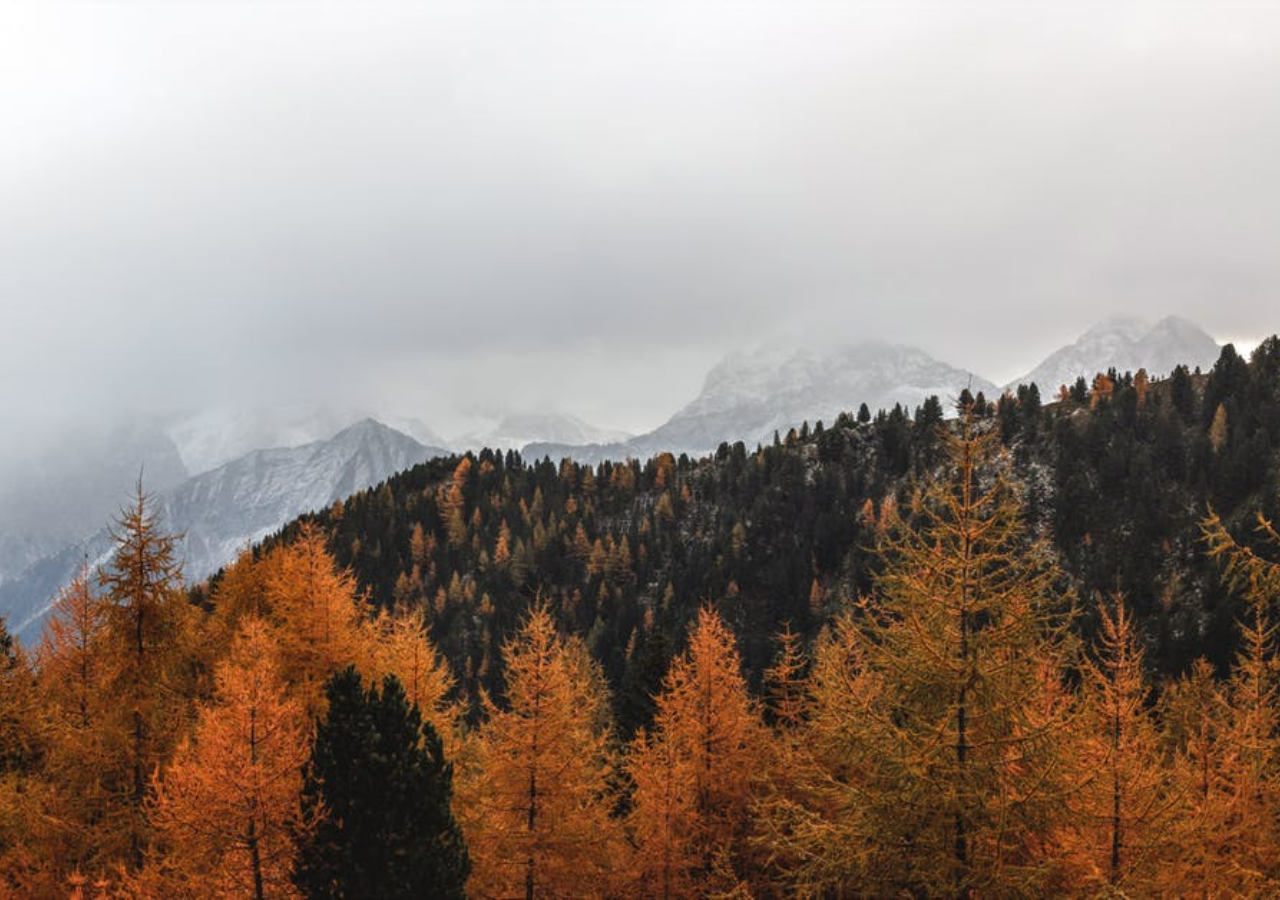
==== index.html @ daf9fbc3 "Initial Project Stub" ====
<!DOCTYPE html>
<html>
<head>

    <!-- Place all CSS for header in this file -->
    <link href='css\header.css' rel='stylesheet' type='text/css'>

    <!-- Place all CSS for the rest of the elements in this file -->
    <link href='css\index.css' rel='stylesheet' type='text/css'>

	<!-- Place all CSS for fonts in this file -->
    <link href='css\font.css' rel='stylesheet' type='text/css'>

</head>
<body>
    <div id="main-container-div">

        <div class="header">

        	<!-- Insert code for Sign Up, Sign In button here. Add code for "ScriBBler" heading and the sub-heading -->

        </div>
           
        <div class="postButtons">

        	<!-- Insert code for All Posts & Create Post button here -->

        </div>
    </div>

    <div>

    	<!-- Insert code for Sign In modal here -->

    </div>

    <div>

    	<!-- Insert code for Sign Up modal here -->

    </div>

    <div>

    	<!-- Insert code for Create Post modal here -->

    </div>

	<!-- Place all Javascript for header in this file -->
	<script src="js\header.js"></script>
	<!-- Place all Javascript for rest of the elements in this file -->
    <script src="js\index.js"></script>

</body>
</html>
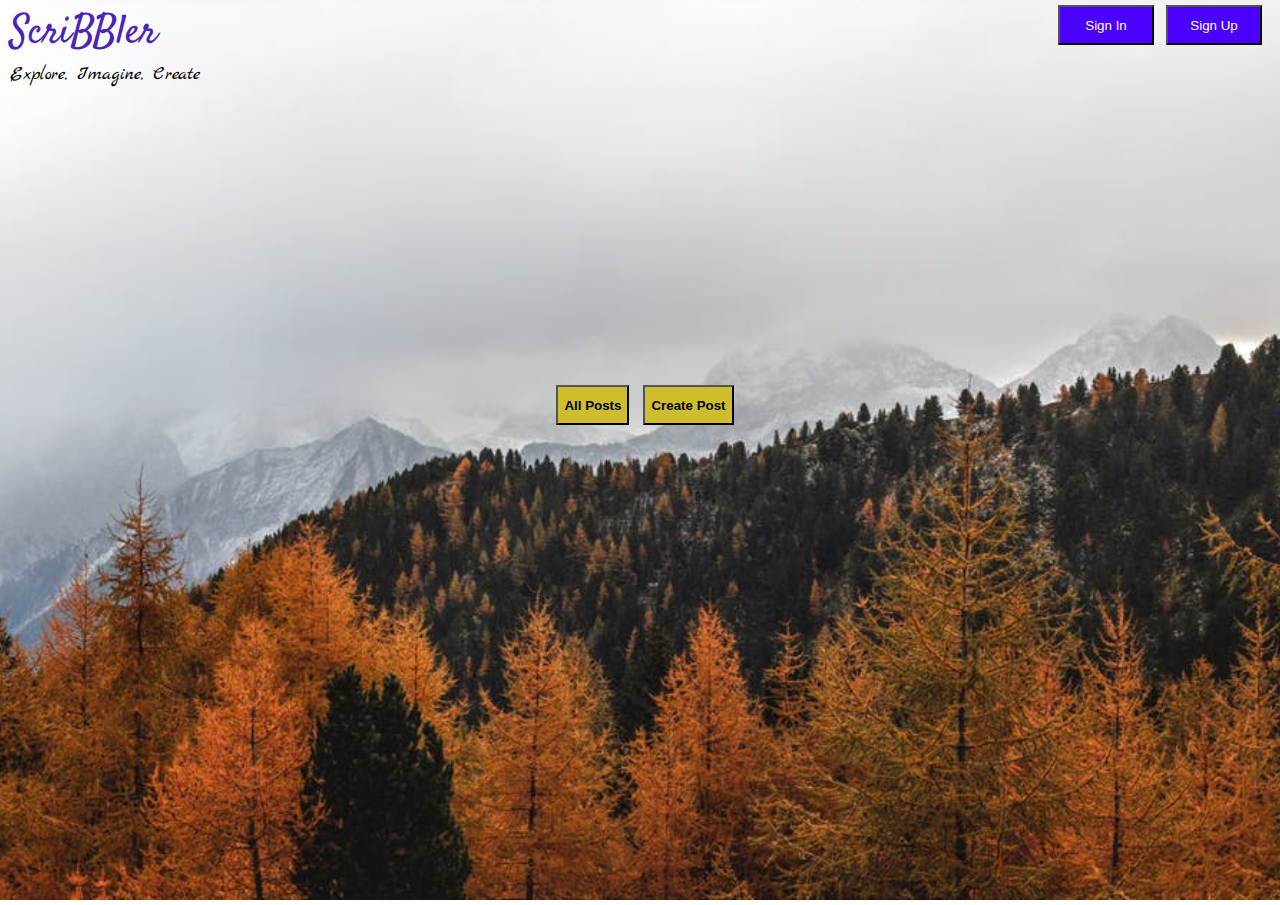
==== commit b0003c6a: "Basic layout created (no modals till yet)" ====
--- a/index.html
+++ b/index.html
@@ -1,5 +1,6 @@
 <!DOCTYPE html>
 <html>
+
 <head>
 
     <!-- Place all CSS for header in this file -->
@@ -8,48 +9,58 @@
     <!-- Place all CSS for the rest of the elements in this file -->
     <link href='css\index.css' rel='stylesheet' type='text/css'>
 
-	<!-- Place all CSS for fonts in this file -->
+    <!-- Place all CSS for fonts in this file -->
     <link href='css\font.css' rel='stylesheet' type='text/css'>
 
 </head>
+
 <body>
-    <div id="main-container-div">
+    <div class="container" id="main-container-div">
 
         <div class="header">
+            <!-- Insert code for Sign Up, Sign In button here. Add code for "ScriBBler" heading and the sub-heading -->
+            <section class="align-left">
+                <h1 class="heading">ScriBBler</h1>
+                <h3 class="sub-heading">Explore, Imagine, Create</h3>
+            </section>
+            <section class="align-right">
+                <button>Sign In</button>
+                <button>Sign Up</button>
+            </section>
+        </div>
 
-        	<!-- Insert code for Sign Up, Sign In button here. Add code for "ScriBBler" heading and the sub-heading -->
-
-        </div>
-           
         <div class="postButtons">
 
-        	<!-- Insert code for All Posts & Create Post button here -->
+            <!-- Insert code for All Posts & Create Post button here -->
+            <button>All Posts</button>
+            <button>Create Post</button>
 
         </div>
     </div>
 
     <div>
 
-    	<!-- Insert code for Sign In modal here -->
+        <!-- Insert code for Sign In modal here -->
 
     </div>
 
     <div>
 
-    	<!-- Insert code for Sign Up modal here -->
+        <!-- Insert code for Sign Up modal here -->
 
     </div>
 
     <div>
 
-    	<!-- Insert code for Create Post modal here -->
+        <!-- Insert code for Create Post modal here -->
 
     </div>
 
-	<!-- Place all Javascript for header in this file -->
-	<script src="js\header.js"></script>
-	<!-- Place all Javascript for rest of the elements in this file -->
+    <!-- Place all Javascript for header in this file -->
+    <script src="js\header.js"></script>
+    <!-- Place all Javascript for rest of the elements in this file -->
     <script src="js\index.js"></script>
 
 </body>
+
 </html>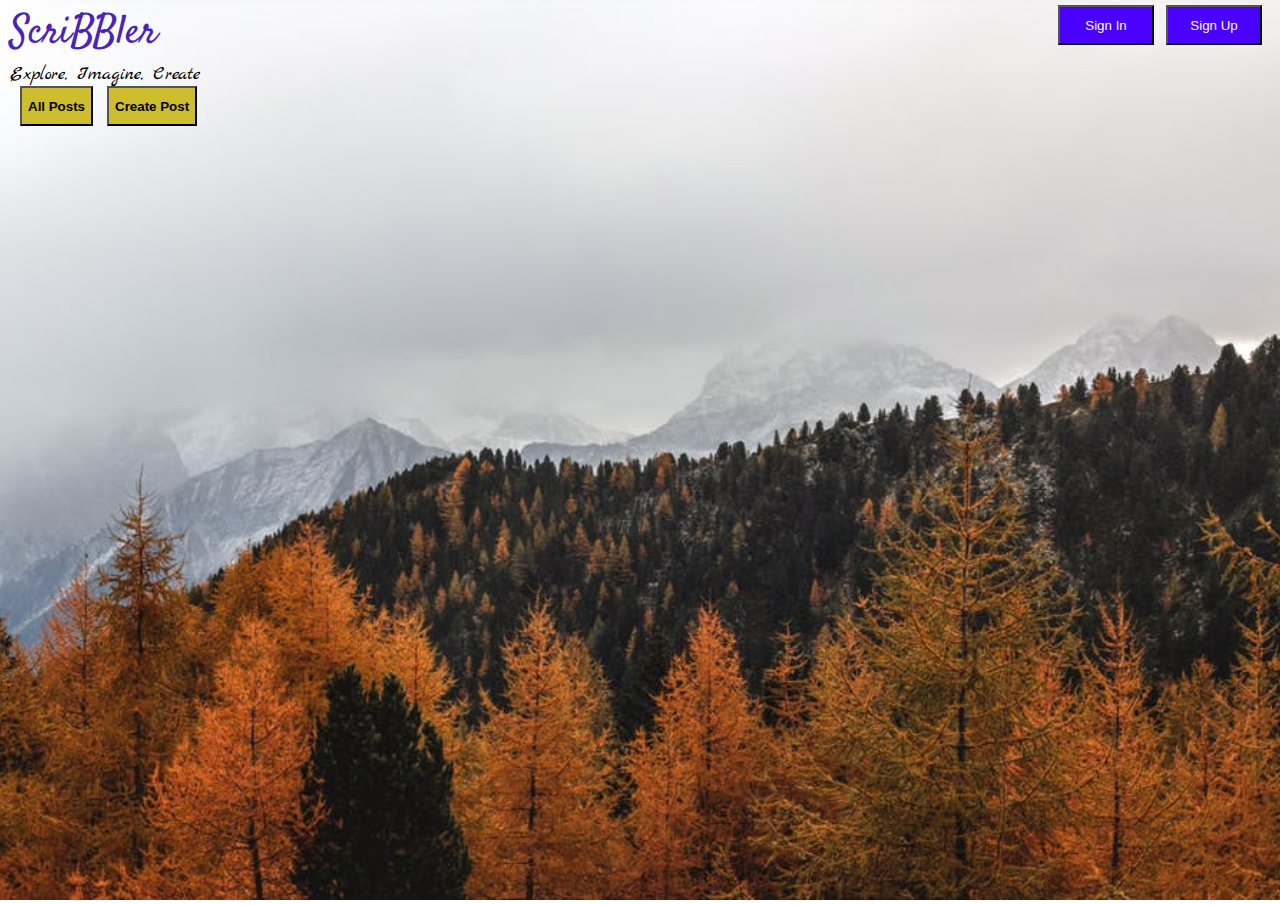
==== commit c9b7694b: "Added content wrapper for postButtons" ====
--- a/index.html
+++ b/index.html
@@ -2,7 +2,7 @@
 <html>
 
 <head>
-
+    <meta name="viewport" content="width=device-width">
     <!-- Place all CSS for header in this file -->
     <link href='css\header.css' rel='stylesheet' type='text/css'>
 
@@ -24,32 +24,79 @@
                 <h3 class="sub-heading">Explore, Imagine, Create</h3>
             </section>
             <section class="align-right">
-                <button>Sign In</button>
-                <button>Sign Up</button>
+                <button onclick="showModal('sign-in-modal')">Sign In</button>
+                <button onclick="showModal('sign-up-modal')">Sign Up</button>
             </section>
         </div>
-
-        <div class="postButtons">
-
-            <!-- Insert code for All Posts & Create Post button here -->
-            <button>All Posts</button>
-            <button>Create Post</button>
-
+        <div class="content">
+            <div class="postButtons">
+                <!-- Insert code for All Posts & Create Post button here -->
+                <button onclick="redirect('html/bloglist.html')">All Posts</button>
+                <button>Create Post</button>
+            </div>
         </div>
     </div>
 
-    <div>
-
+    <div class="modal-background" id="sign-up-modal">
+        <!-- Insert code for Sign Up modal here -->
+        <div class="modal-content">
+            <span class="close" onclick="closeModal(this)">&times;</span>
+            <h1 class="modal-heading">Get Started</h1>
+            <hr>
+            <form class="form">
+                <div class="form-group">
+                    <label for="name">
+                        Full Name
+                    </label>
+                    <input type="text" placeholder="Enter Full Name" name="name" required />
+                </div>
+                <div class="form-group">
+                    <label for="username">
+                        Username
+                    </label>
+                    <input type="text" placeholder="Enter Username" name="username" required />
+                </div>
+                <div class="form-group">
+                    <label for="password">
+                        Password
+                    </label>
+                    <input type="password" placeholder="Enter Password" name="password" required />
+                </div>
+                <div class="form-group">
+                    <label for="confirmPassword">
+                        Confirm Password
+                    </label>
+                    <input type="password" placeholder="Confirm Password" name="confirmPassword" required />
+                </div>
+                <input type="submit" value="Sign Up" />
+            </form>
+        </div>
+    </div>
+    <div class="modal-background" id="sign-in-modal">
         <!-- Insert code for Sign In modal here -->
-
+        <div class="modal-content">
+            <span class="close" onclick="closeModal(this)">&times;</span>
+            <h1 class="modal-heading">Welcome Back!</h1>
+            <hr>
+            <form class="form">
+                <div class="form-group">
+                    <label for="username">
+                        Username
+                    </label>
+                    <input type="text" placeholder="Enter Username" name="username" required />
+                </div>
+                <div class="form-group">
+                    <label for="password">
+                        Password
+                    </label>
+                    <input type="password" placeholder="Enter Password" name="password" required />
+                </div>
+                <input type="submit" value="Sign In" />
+            </form>
+            <p style="text-align: center"><b>Not a member? <a href=# style="text-decoration: none" onclick="(()=>{closeModal(this.parentElement.parentElement);showModal('sign-up-modal');})()">Sign
+                        up</a></b></p>
+        </div>
     </div>
-
-    <div>
-
-        <!-- Insert code for Sign Up modal here -->
-
-    </div>
-
     <div>
 
         <!-- Insert code for Create Post modal here -->
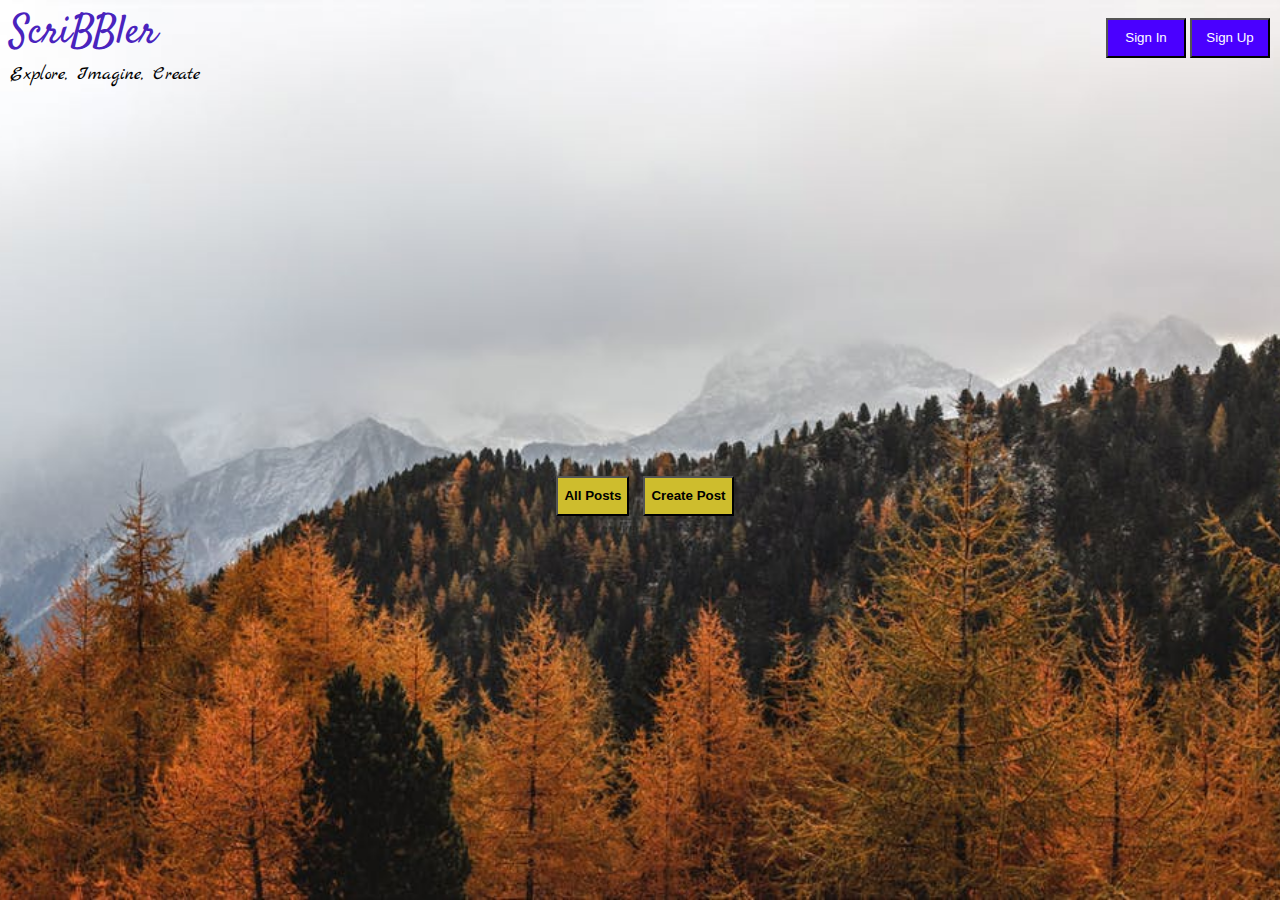
==== commit 709f6d26: "Added create post modal" ====
--- a/index.html
+++ b/index.html
@@ -32,7 +32,7 @@
             <div class="postButtons">
                 <!-- Insert code for All Posts & Create Post button here -->
                 <button onclick="redirect('html/bloglist.html')">All Posts</button>
-                <button>Create Post</button>
+                <button onclick="showModal('create-post-modal')">Create Post</button>
             </div>
         </div>
     </div>
@@ -97,10 +97,28 @@
                         up</a></b></p>
         </div>
     </div>
-    <div>
-
-        <!-- Insert code for Create Post modal here -->
-
+    <div class="modal-background" id="create-post-modal">
+        <!-- Insert code for Sign In modal here -->
+        <div class="modal-content">
+            <span class="close" onclick="closeModal(this)">&times;</span>
+            <h1 class="modal-heading">Create A Post!</h1>
+            <hr>
+            <form class="form">
+                <div class="form-group">
+                    <label for="title">
+                        Post Title
+                    </label>
+                    <input type="text" placeholder="Enter title" name="title" required />
+                </div>
+                <div class="form-group">
+                    <label for="post">
+                        Post Content
+                    </label>
+                    <textarea name="post" placeholder="Enter post content..." style="display: block;width: 100%;resize: none;height: 10rem;" required></textarea>
+                </div>
+                <input type="submit" value="Post"/>
+            </form>
+        </div>
     </div>
 
     <!-- Place all Javascript for header in this file -->
